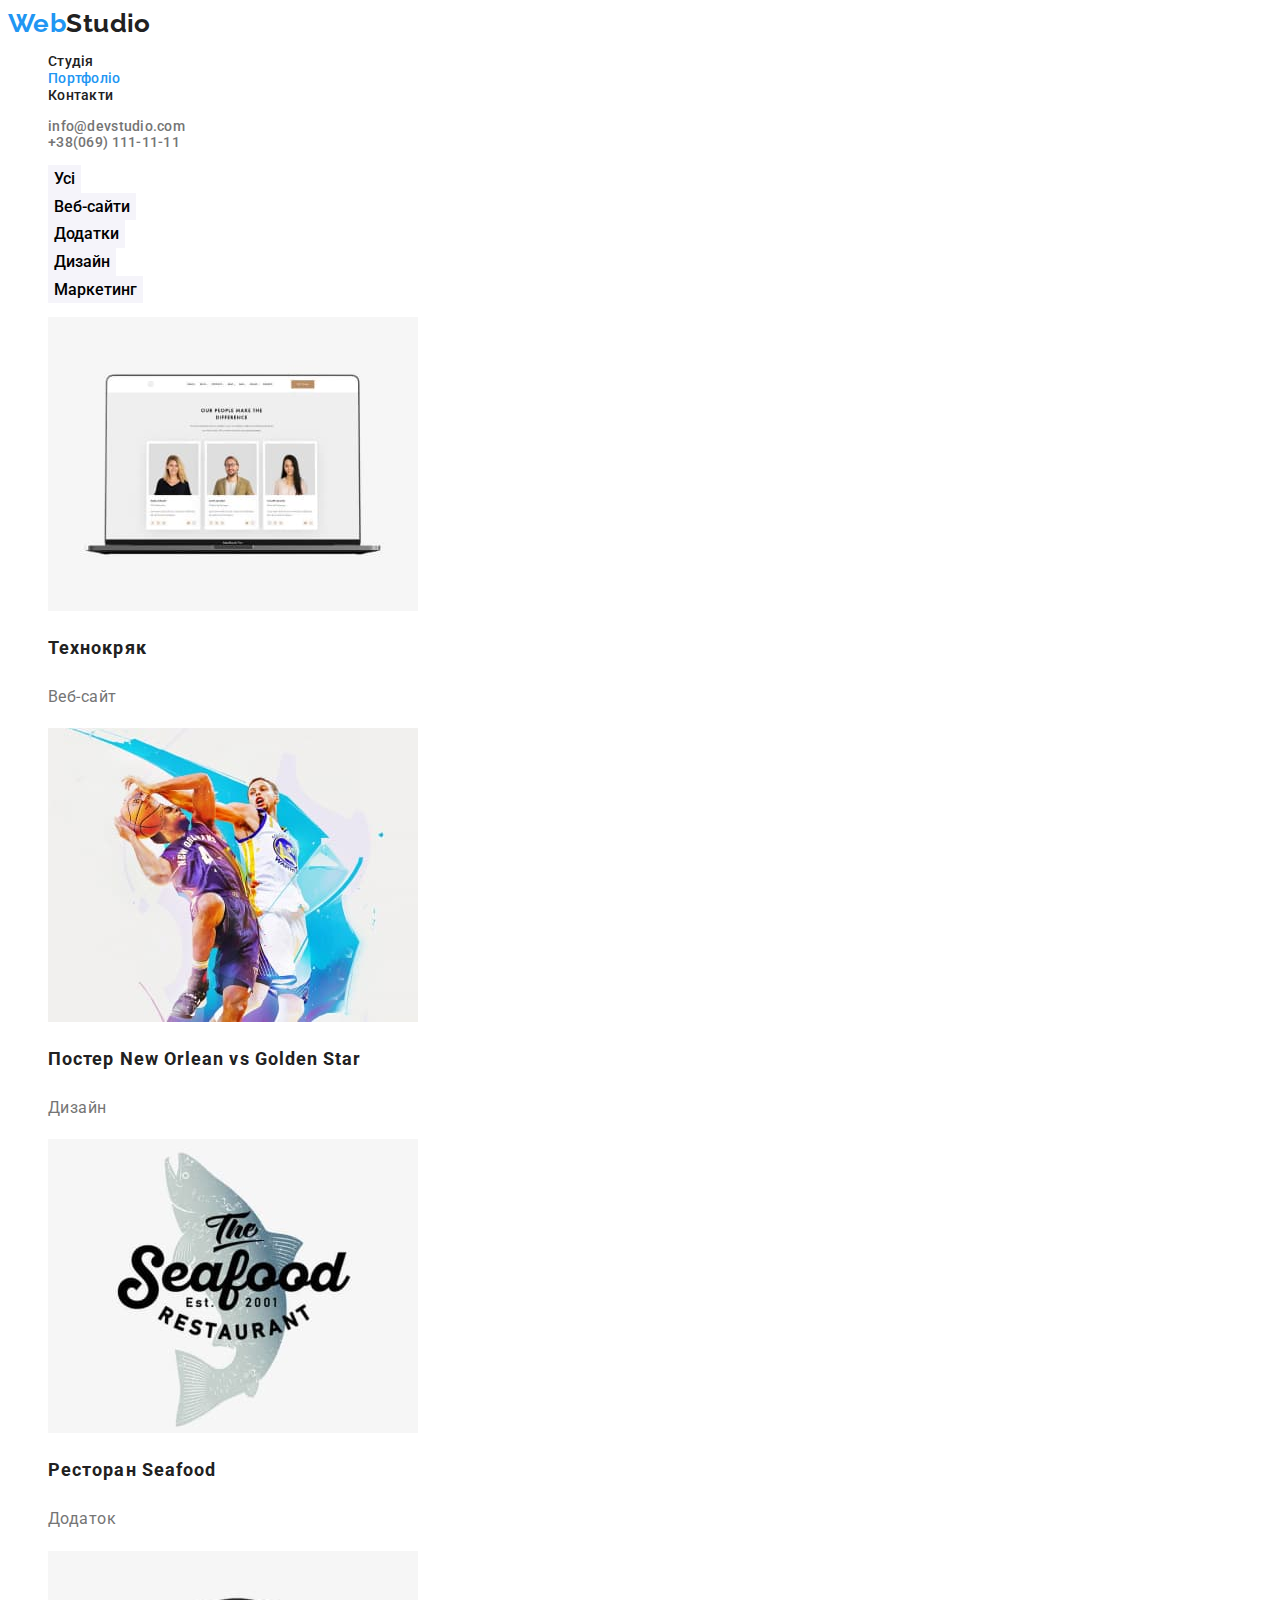
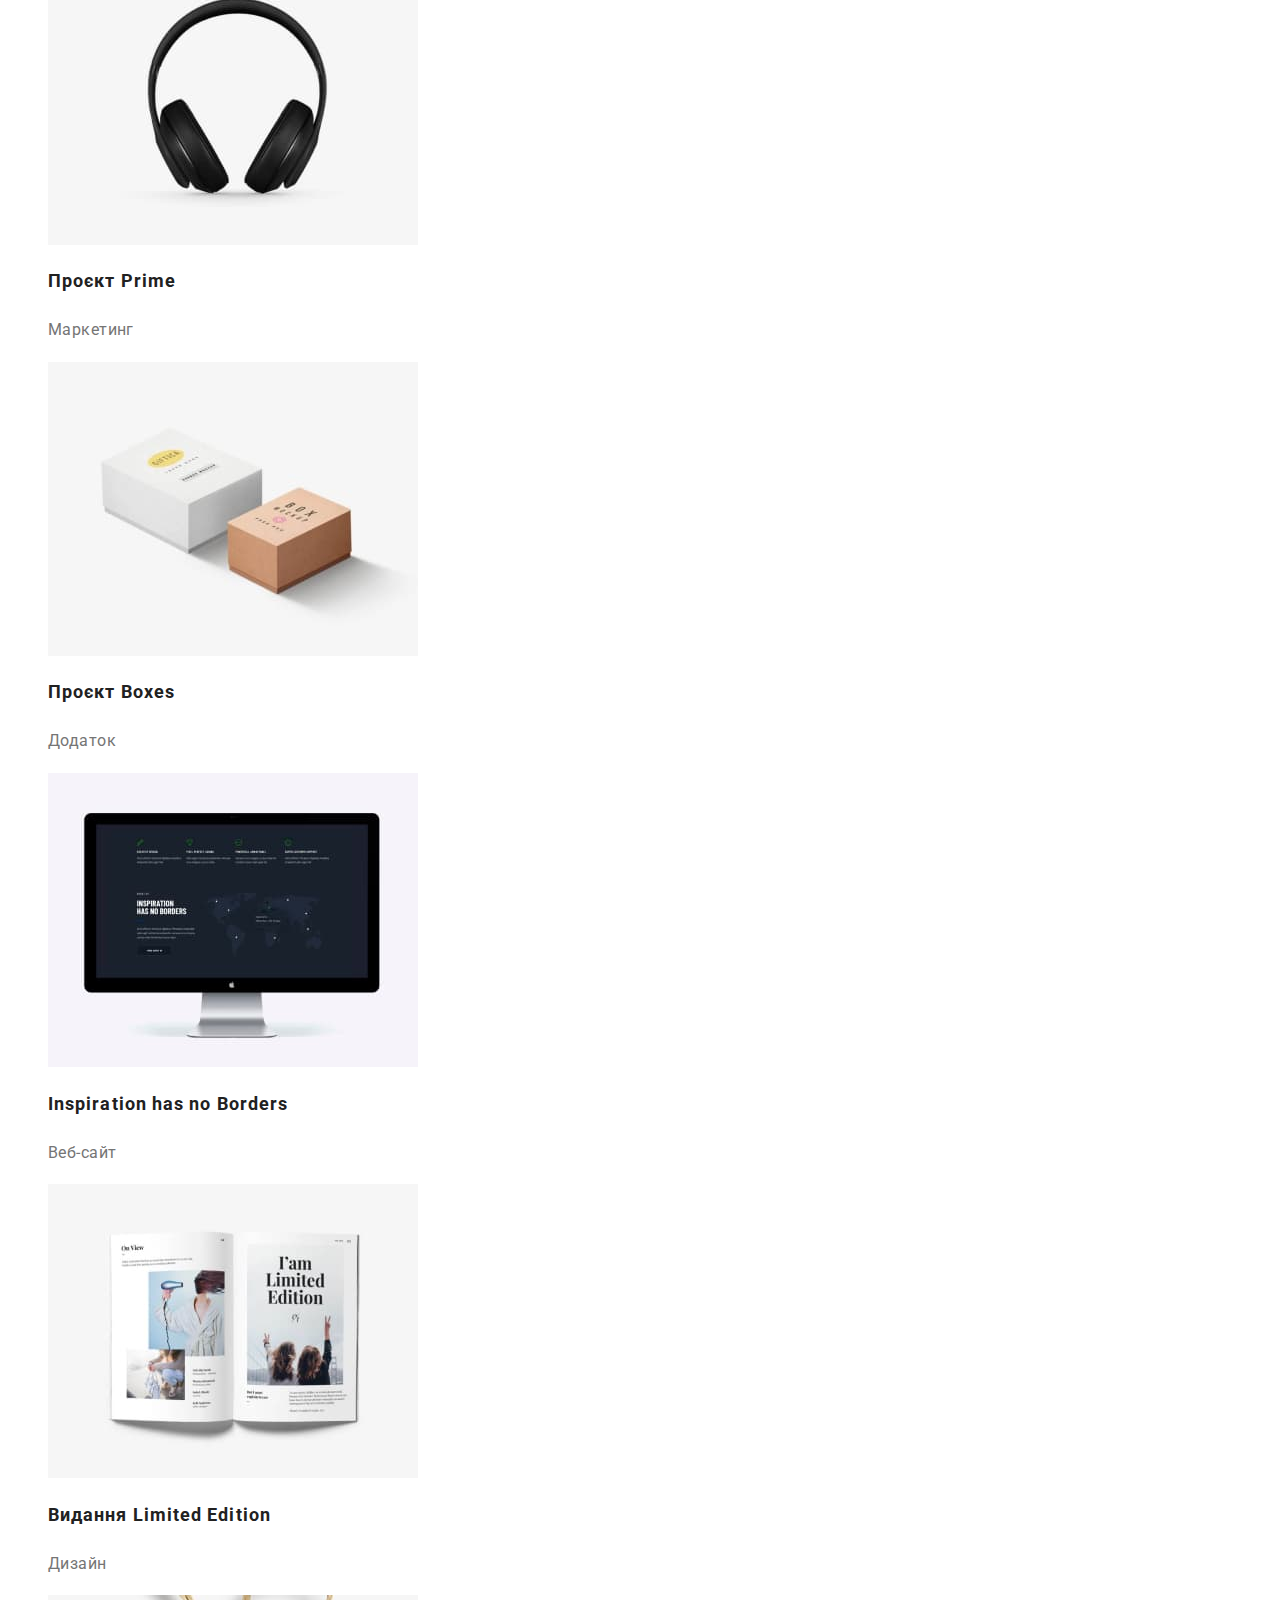
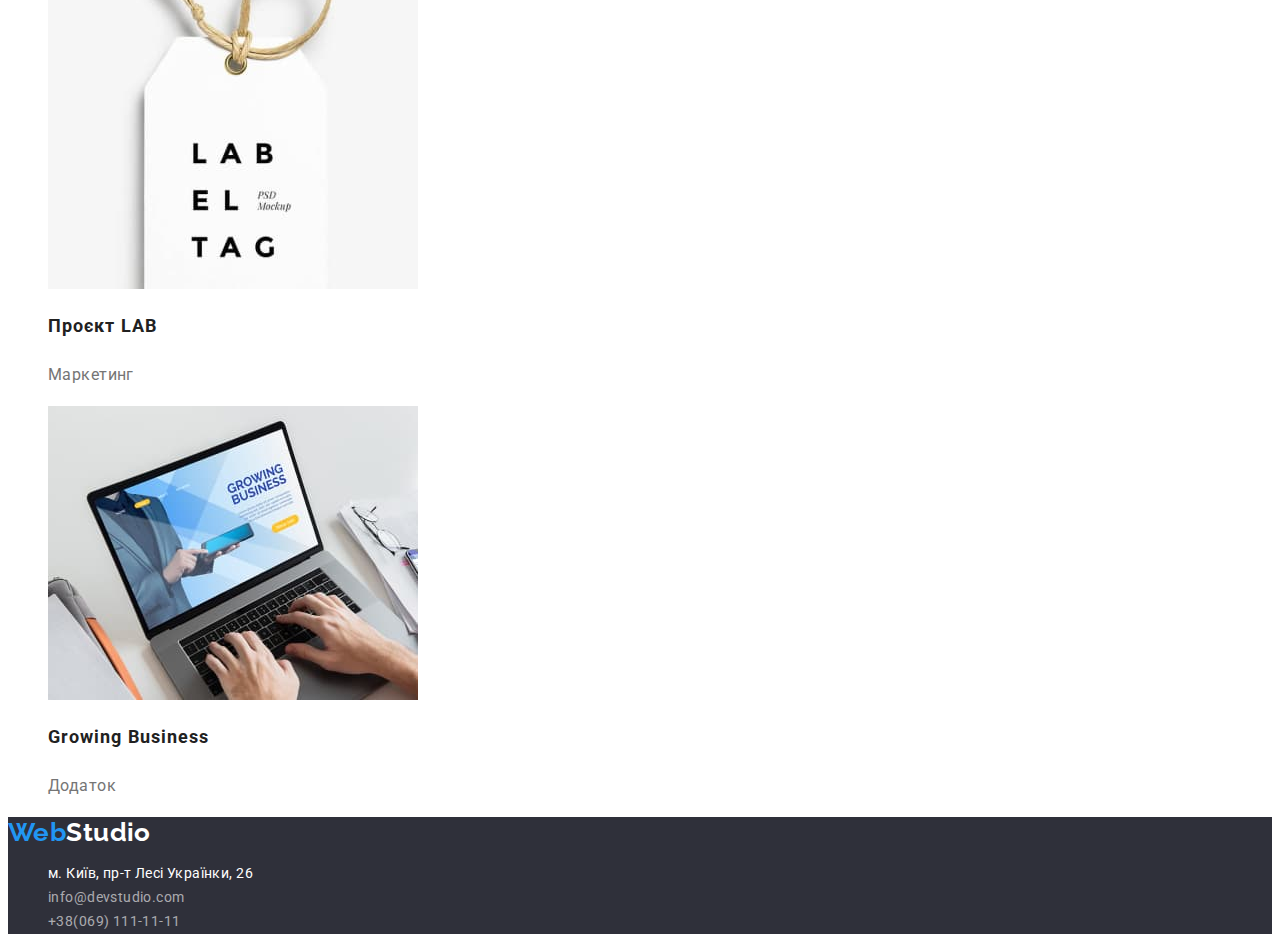
==== portfolio.html @ a1fce91e "goit-markup-hw-03(start)" ====
<!DOCTYPE html>
<html lang="uk">
  <head>
    <meta charset="UTF-8" />
    <meta http-equiv="X-UA-Compatible" content="IE=edge" />
    <meta
      name="viewport"
      content="width=device-width, initial-scale=1.0"
    />
    <title>Document</title>
    <link
      rel="preconnect"
      href="https://fonts.googleapis.com"
    />
    <link
      rel="preconnect"
      href="https://fonts.gstatic.com"
      crossorigin
    />
    <link
      href="https://fonts.googleapis.com/css2?family=Raleway:wght@700&family=Roboto:wght@400;500;700;900&display=swap"
      rel="stylesheet"
    />
    <link rel="stylesheet" href="./css/styles.css" />
  </head>
  <body>
    <!--Шапка-->
    <header class="">
      <nav>
        <a href="/index.html" class="logo">
          <span class="logo-start">Web</span>Studio</a
        >
        <ul class="site-nav list">
          <li>
            <a href="./index.html" class="link">Студія</a>
          </li>
          <li>
            <a href="./portfolio.html" class="current link"
              >Портфоліо</a
            >
          </li>
          <li><a href="" class="link">Контакти</a></li>
        </ul>
      </nav>
      <ul class="site-contacts list">
        <li>
          <a href="mailto:info@devstudio.com" class="link"
            >info@devstudio.com</a
          >
        </li>
        <li>
          <a href="tel:+380961111111" class="link"
            >+38(069) 111-11-11</a
          >
        </li>
      </ul>
    </header>
    <main>
      <!--Filters-->
      <section>
        <h1 class="hidden-text">Projects</h1>
        <!--Скрыть в CSS-->
        <ul class="list">
          <li>
            <button type="button" class="secondary">
              Усі
            </button>
          </li>
          <li>
            <button type="button" class="secondary">
              Веб-сайти
            </button>
          </li>
          <li>
            <button type="button" class="secondary">
              Додатки
            </button>
          </li>
          <li>
            <button type="button" class="secondary">
              Дизайн
            </button>
          </li>
          <li>
            <button type="button" class="secondary">
              Маркетинг
            </button>
          </li>
        </ul>
      <!--Projects-->
        <ul class="list">
          <li>
            <img
              src="images/Project(1).jpg"
              alt="Технокряк"
              width="370"
            />
            <h2 class="project-title">Технокряк</h2>
            <p class="project-type">Веб-сайт</p>
          </li>
          <li>
            <img
              src="images/Project(2).jpg"
              alt="Постер New Orlean vs Golden Star"
              width="370"
            />
            <h2 class="project-title">
              Постер New Orlean vs Golden Star
            </h2>
            <p class="project-type">Дизайн</p>
          </li>
          <li>
            <img
              src="images/Project(3).jpg"
              alt="Постер Ресторан Seafood"
              width="370"
            />
            <h2 class="project-title">Ресторан Seafood</h2>
            <p class="project-type">Додаток</p>
          </li>
          <li>
            <img
              src="images/Project(4).jpg"
              alt="Постер Проєкт Prime"
              width="370"
            />
            <h2 class="project-title">Проєкт Prime</h2>
            <p class="project-type">Маркетинг</p>
          </li>
          <li>
            <img
              src="images/Project(5).jpg"
              alt="Постер Проєкт Boxes"
              width="370"
            />
            <h2 class="project-title">Проєкт Boxes</h2>
            <p class="project-type">Додаток</p>
          </li>
          <li>
            <img
              src="images/Project(6).jpg"
              alt="Inspiration has no Borders"
              width="370"
            />
            <h2 class="project-title">
              Inspiration has no Borders
            </h2>
            <p class="project-type">Веб-сайт</p>
          </li>
          <li>
            <img
              src="images/Project(7).jpg"
              alt="Видання Limited Edition"
              width="370"
            />
            <h2 class="project-title">
              Видання Limited Edition
            </h2>
            <p class="project-type">Дизайн</p>
          </li>
          <li>
            <img
              src="images/Project(8).jpg"
              alt="Постер Проєкта LAB"
              width="370"
            />
            <h2 class="project-title">Проєкт LAB</h2>
            <p class="project-type">Маркетинг</p>
          </li>
          <li>
            <img
              src="images/Project(9).jpg"
              alt="Постер Growing Business"
              width="370"
            />
            <h2 class="project-title">Growing Business</h2>
            <p class="project-type">Додаток</p>
          </li>
        </ul>
      </section>
    </main>
    <footer>
      <a href="/index.html" class="logo">
        <span class="logo-start">Web</span
        ><span class="logo-end">Studio</span></a
      >
      <address>
        <ul class="footer-communication list">
          <li>
            <a
              href="http://surl.li/dadrl"
              target="_blank"
              rel="noopener noreferrer"
              class="footer-address link"
            >
              м. Київ, пр-т Лесі Українки, 26</a
            >
          </li>
          <li>
            <a
              href="mailto:info@devstudio.com"
              class="footer-contact link"
              >info@devstudio.com</a
            >
          </li>
          <li>
            <a
              href="tel:+380961111111"
              class="footer-contact link"
              >+38(069) 111-11-11</a
            >
          </li>
        </ul>
      </address>
    </footer>
  </body>
</html>
---- css/styles.css ----
/* General */
:root {
  --primary-text-color: #212121;
  --title-text-color: #757575;
  --accent-color: #2196f3;
  --primary-white-color: #ffffff;
  --title-grey-color: #2f303a;
  --button-secondary-bgc: #f5f4fa;
}

body {
  font-family: 'Roboto', sans-serif;
  font-size: 14px;
  background-color: var(--primary-white-color);
  line-height: 1.2;
  letter-spacing: 0.03em;
  color: var(--primary-text-color);
}

.list {
  list-style: none;
}

button {
  font-family: inherit;
  cursor: pointer;
}
.site-nav .current.link {
  color: var(--accent-color);
}
/* Header style */
.logo {
  font-family: 'Raleway';
  font-weight: 700;
  font-size: 26px;
  color: var(--primary-text-color);
  text-decoration: none;
}
.logo-start {
  color: var(--accent-color);
}
.site-nav .link {
  font-weight: 500;
  line-height: 1.1;
  letter-spacing: 0.02em;
  color: var(--primary-text-color);
  text-decoration: none;
}
.site-nav .link:hover,
.site-nav .link:focus,
.site-contacts .link:hover,
.site-contacts .link:focus {
  color: var(--accent-color);
}
.site-contacts .link {
  font-weight: 500;
  line-height: 1.1;
  letter-spacing: 0.02em;
  color: var(--title-text-color);
  text-decoration: none;
}
/* Hero */
.hero {
  text-align: center;
  letter-spacing: 0.06em;
  text-transform: uppercase;
  background-color: var(--title-grey-color);
}
.hero-title {
  font-weight: 900;
  font-size: 44px;
  line-height: 1.1;
  color: var(--primary-white-color);
}
.primary {
  font-weight: 700;
  font-size: 16px;
  line-height: 1.9;
  color: var(--primary-white-color);
  background-color: var(--accent-color);
  border: none;
}
/* Features */
.hidden-text {
  display: none;
}
.section-title {
  font-weight: 700;
  font-size: 36px;
  text-align: center;
}
.features-title {
  font-weight: 700;
  font-size: 14px;
  line-height: 1.3;
}
.features-text {
  line-height: 1.7;
  color: var(--title-text-color);
}
.member {
  font-weight: 500;
  font-size: 16px;
}
.position {
  color: var(--title-text-color);
  font-size: 16px;
}
footer {
  background-color: var(--title-grey-color);
}
.logo-end {
  color: var(--primary-white-color);
}
.footer-communication .link {
  font-style: normal;
  line-height: 1.7;
  text-decoration: none;
}
.footer-address {
  color: var(--primary-white-color);
}
.footer-contact {
  color: rgba(255, 255, 255, 0.6);
}
.footer-communication .link:hover,
.footer-communication .link:focus {
  color: var(--accent-color);
}
.secondary {
  font-weight: 500;
  font-size: 16px;
  line-height: 1.6;
  background-color: var(--button-secondary-bgc);
  border: none;
}
.secondary:hover,
.secondary:focus
{
  color: var(--primary-white-color);
  background-color: var(--accent-color);
}
.project-title {
  font-weight: 700;
  font-size: 18px;
  line-height: 2;
  letter-spacing: 0.06em;
}
.project-type {
  font-size: 16px;
  color: var(--title-text-color);
  line-height: 1.9;
}
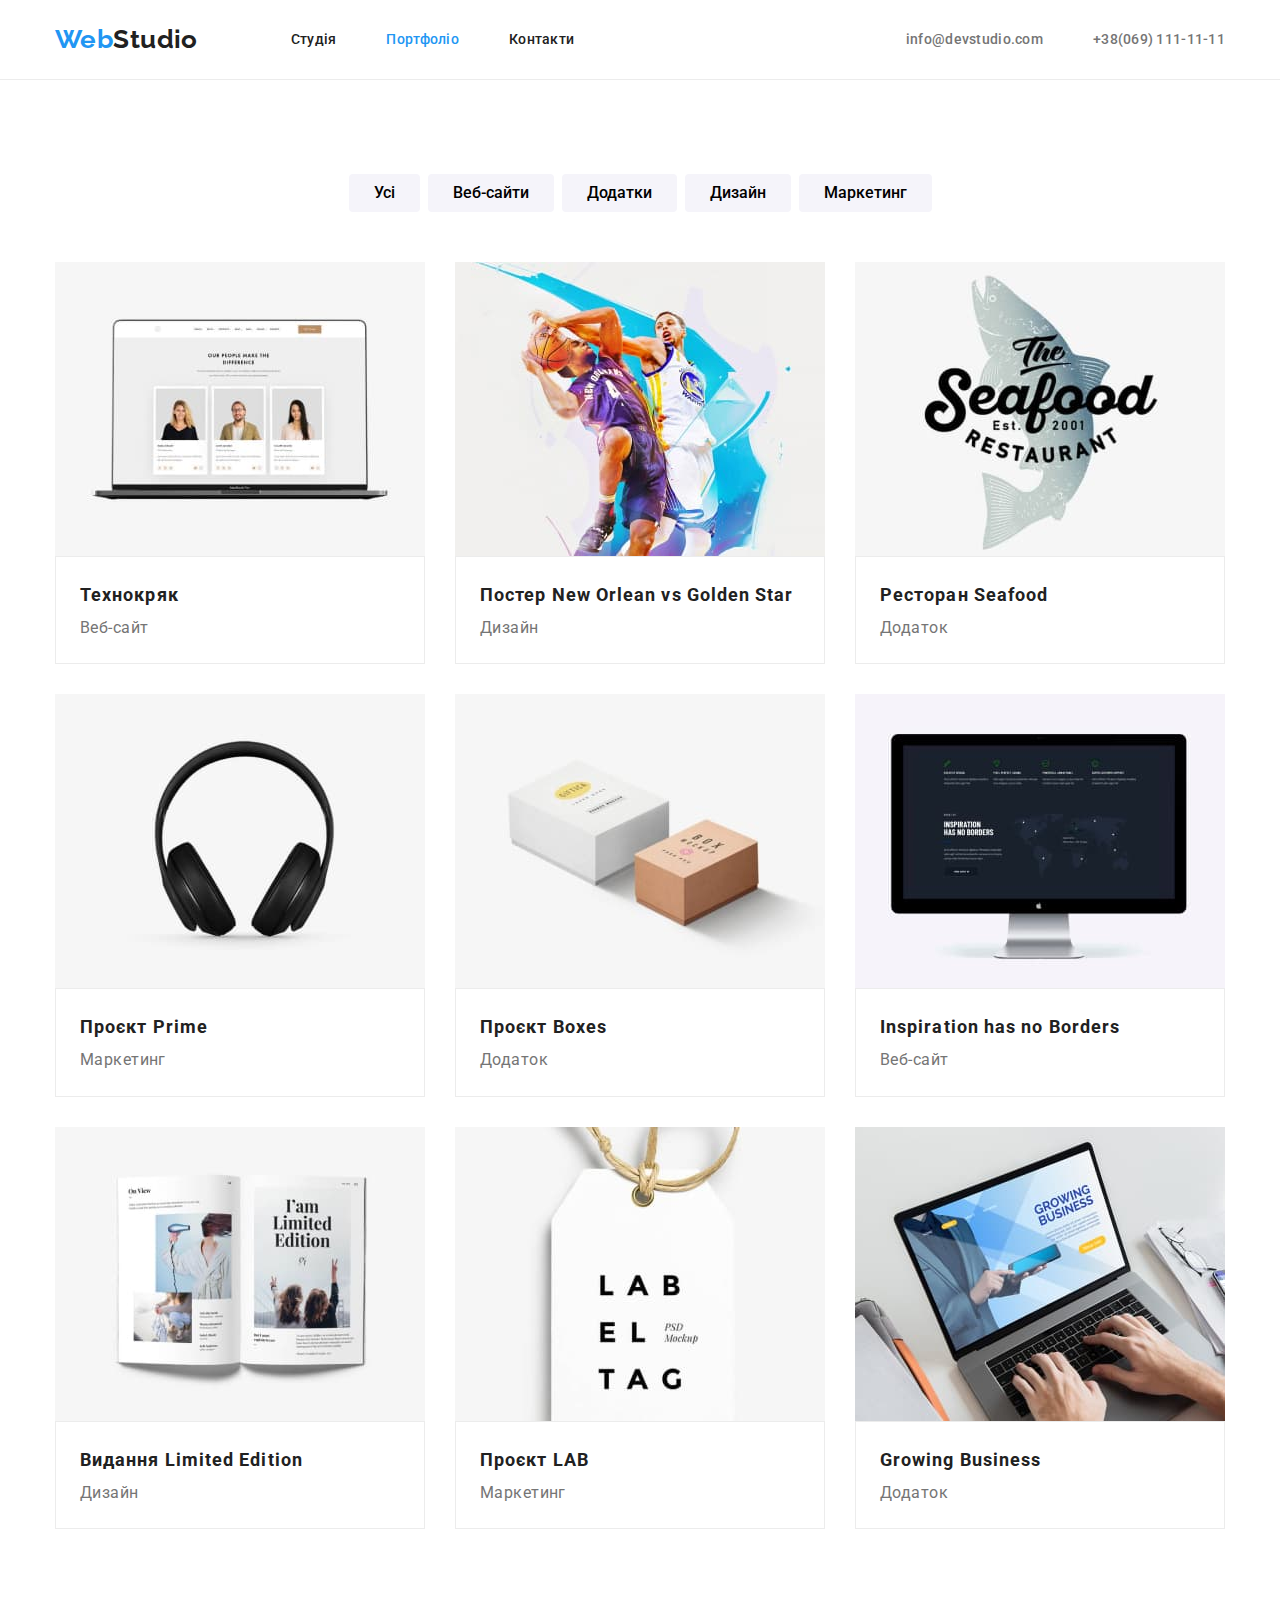
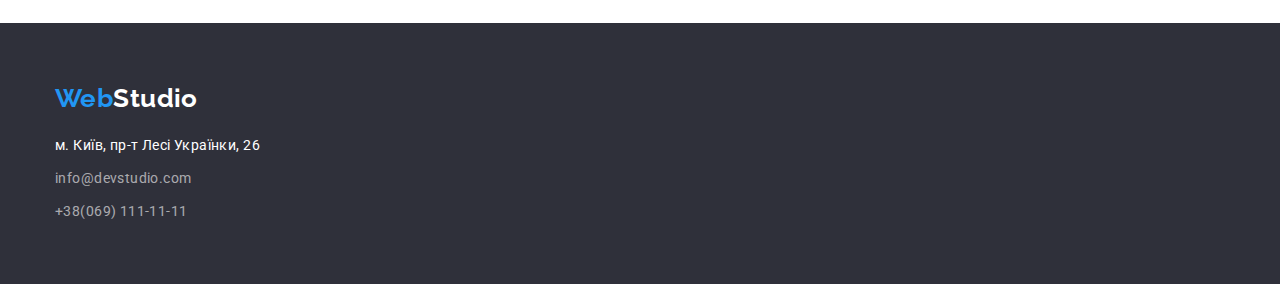
==== commit 37c21a5e: "homework 3(before check)" ====
--- a/portfolio.html
+++ b/portfolio.html
@@ -21,197 +21,238 @@
       href="https://fonts.googleapis.com/css2?family=Raleway:wght@700&family=Roboto:wght@400;500;700;900&display=swap"
       rel="stylesheet"
     />
+    <link
+      rel="stylesheet"
+      href="https://cdnjs.cloudflare.com/ajax/libs/modern-normalize/0.6.0/modern-normalize.min.css"
+    />
+    <link
+      rel="stylesheet"
+      href="https://cdnjs.cloudflare.com/ajax/libs/modern-normalize/0.6.0/modern-normalize.min.css"
+    />
     <link rel="stylesheet" href="./css/styles.css" />
   </head>
   <body>
     <!--Шапка-->
-    <header class="">
-      <nav>
-        <a href="/index.html" class="logo">
-          <span class="logo-start">Web</span>Studio</a
-        >
-        <ul class="site-nav list">
-          <li>
-            <a href="./index.html" class="link">Студія</a>
-          </li>
-          <li>
-            <a href="./portfolio.html" class="current link"
-              >Портфоліо</a
-            >
-          </li>
-          <li><a href="" class="link">Контакти</a></li>
-        </ul>
-      </nav>
-      <ul class="site-contacts list">
-        <li>
-          <a href="mailto:info@devstudio.com" class="link"
-            >info@devstudio.com</a
+    <header class="header">
+      <div class="container main-nav">
+        <nav class="header-nav">
+          <a href="/index.html" lang="en" class="logo">
+            <span class="logo-start">Web</span>Studio</a
           >
-        </li>
-        <li>
-          <a href="tel:+380961111111" class="link"
-            >+38(069) 111-11-11</a
-          >
-        </li>
-      </ul>
-    </header>
-    <main>
-      <!--Filters-->
-      <section>
-        <h1 class="hidden-text">Projects</h1>
-        <!--Скрыть в CSS-->
-        <ul class="list">
-          <li>
-            <button type="button" class="secondary">
-              Усі
-            </button>
-          </li>
-          <li>
-            <button type="button" class="secondary">
-              Веб-сайти
-            </button>
-          </li>
-          <li>
-            <button type="button" class="secondary">
-              Додатки
-            </button>
-          </li>
-          <li>
-            <button type="button" class="secondary">
-              Дизайн
-            </button>
-          </li>
-          <li>
-            <button type="button" class="secondary">
-              Маркетинг
-            </button>
-          </li>
-        </ul>
-      <!--Projects-->
-        <ul class="list">
-          <li>
-            <img
-              src="images/Project(1).jpg"
-              alt="Технокряк"
-              width="370"
-            />
-            <h2 class="project-title">Технокряк</h2>
-            <p class="project-type">Веб-сайт</p>
-          </li>
-          <li>
-            <img
-              src="images/Project(2).jpg"
-              alt="Постер New Orlean vs Golden Star"
-              width="370"
-            />
-            <h2 class="project-title">
-              Постер New Orlean vs Golden Star
-            </h2>
-            <p class="project-type">Дизайн</p>
-          </li>
-          <li>
-            <img
-              src="images/Project(3).jpg"
-              alt="Постер Ресторан Seafood"
-              width="370"
-            />
-            <h2 class="project-title">Ресторан Seafood</h2>
-            <p class="project-type">Додаток</p>
-          </li>
-          <li>
-            <img
-              src="images/Project(4).jpg"
-              alt="Постер Проєкт Prime"
-              width="370"
-            />
-            <h2 class="project-title">Проєкт Prime</h2>
-            <p class="project-type">Маркетинг</p>
-          </li>
-          <li>
-            <img
-              src="images/Project(5).jpg"
-              alt="Постер Проєкт Boxes"
-              width="370"
-            />
-            <h2 class="project-title">Проєкт Boxes</h2>
-            <p class="project-type">Додаток</p>
-          </li>
-          <li>
-            <img
-              src="images/Project(6).jpg"
-              alt="Inspiration has no Borders"
-              width="370"
-            />
-            <h2 class="project-title">
-              Inspiration has no Borders
-            </h2>
-            <p class="project-type">Веб-сайт</p>
-          </li>
-          <li>
-            <img
-              src="images/Project(7).jpg"
-              alt="Видання Limited Edition"
-              width="370"
-            />
-            <h2 class="project-title">
-              Видання Limited Edition
-            </h2>
-            <p class="project-type">Дизайн</p>
-          </li>
-          <li>
-            <img
-              src="images/Project(8).jpg"
-              alt="Постер Проєкта LAB"
-              width="370"
-            />
-            <h2 class="project-title">Проєкт LAB</h2>
-            <p class="project-type">Маркетинг</p>
-          </li>
-          <li>
-            <img
-              src="images/Project(9).jpg"
-              alt="Постер Growing Business"
-              width="370"
-            />
-            <h2 class="project-title">Growing Business</h2>
-            <p class="project-type">Додаток</p>
-          </li>
-        </ul>
-      </section>
-    </main>
-    <footer>
-      <a href="/index.html" class="logo">
-        <span class="logo-start">Web</span
-        ><span class="logo-end">Studio</span></a
-      >
-      <address>
-        <ul class="footer-communication list">
-          <li>
-            <a
-              href="http://surl.li/dadrl"
-              target="_blank"
-              rel="noopener noreferrer"
-              class="footer-address link"
-            >
-              м. Київ, пр-т Лесі Українки, 26</a
-            >
-          </li>
-          <li>
-            <a
-              href="mailto:info@devstudio.com"
-              class="footer-contact link"
+          <ul class="site-nav list">
+            <li class="item">
+              <a href="./index.html" class="link">Студія</a>
+            </li>
+            <li class="item">
+              <a
+                href="./portfolio.html"
+                class="current link"
+                >Портфоліо</a
+              >
+            </li>
+            <li class="item">
+              <a href="" class="link">Контакти</a>
+            </li>
+          </ul>
+        </nav>
+        <ul class="site-contacts list">
+          <li class="item">
+            <a href="mailto:info@devstudio.com" class="link"
               >info@devstudio.com</a
             >
           </li>
-          <li>
-            <a
-              href="tel:+380961111111"
-              class="footer-contact link"
+          <li class="item">
+            <a href="tel:+380961111111" class="link"
               >+38(069) 111-11-11</a
             >
           </li>
         </ul>
-      </address>
+      </div>
+    </header>
+    <main>
+      <!--Filters-->
+
+      <section class="section">
+        <div class="container">
+          <h1 class="hidden-text">Projects</h1>
+          <!--Скрыть в CSS-->
+          <ul class="button-list list">
+            <li class="item">
+              <button type="button" class="secondary">
+                Усі
+              </button>
+            </li>
+            <li class="item">
+              <button type="button" class="secondary">
+                Веб-сайти
+              </button>
+            </li>
+            <li class="item">
+              <button type="button" class="secondary">
+                Додатки
+              </button>
+            </li>
+            <li class="item">
+              <button type="button" class="secondary">
+                Дизайн
+              </button>
+            </li>
+            <li class="item">
+              <button type="button" class="secondary">
+                Маркетинг
+              </button>
+            </li>
+          </ul>
+          <!--Projects-->
+          <ul class="project-list list">
+            <li class="project-item">
+              <img
+                src="images/Project(1).jpg"
+                alt="Технокряк"
+                width="370"
+              />
+              <div class="project-description">
+                <h2 class="project-title">Технокряк</h2>
+                <p class="project-type">Веб-сайт</p>
+              </div>
+            </li>
+            <li class="project-item">
+              <img
+                src="images/Project(2).jpg"
+                alt="Постер New Orlean vs Golden Star"
+                width="370"
+              />
+              <div class="project-description">
+                <h2 class="project-title">
+                  Постер New Orlean vs Golden Star
+                </h2>
+                <p class="project-type">Дизайн</p>
+              </div>
+            </li>
+            <li class="project-item">
+              <img
+                src="images/Project(3).jpg"
+                alt="Постер Ресторан Seafood"
+                width="370"
+              />
+              <div class="project-description">
+                <h2 class="project-title">
+                  Ресторан Seafood
+                </h2>
+                <p class="project-type">Додаток</p>
+              </div>
+            </li>
+            <li class="project-item">
+              <img
+                src="images/Project(4).jpg"
+                alt="Постер Проєкт Prime"
+                width="370"
+              />
+              <div class="project-description">
+                <h2 class="project-title">Проєкт Prime</h2>
+                <p class="project-type">Маркетинг</p>
+              </div>
+            </li>
+            <li class="project-item">
+              <img
+                src="images/Project(5).jpg"
+                alt="Постер Проєкт Boxes"
+                width="370"
+              />
+              <div class="project-description">
+                <h2 class="project-title">Проєкт Boxes</h2>
+                <p class="project-type">Додаток</p>
+              </div>
+            </li>
+            <li class="project-item">
+              <img
+                src="images/Project(6).jpg"
+                alt="Inspiration has no Borders"
+                width="370"
+              />
+              <div class="project-description">
+                <h2 class="project-title">
+                  Inspiration has no Borders
+                </h2>
+                <p class="project-type">Веб-сайт</p>
+              </div>
+            </li>
+            <li class="project-item">
+              <img
+                src="images/Project(7).jpg"
+                alt="Видання Limited Edition"
+                width="370"
+              />
+              <div class="project-description">
+                <h2 class="project-title">
+                  Видання Limited Edition
+                </h2>
+                <p class="project-type">Дизайн</p>
+              </div>
+            </li>
+            <li class="project-item">
+              <img
+                src="images/Project(8).jpg"
+                alt="Постер Проєкта LAB"
+                width="370"
+              />
+              <div class="project-description">
+                <h2 class="project-title">Проєкт LAB</h2>
+                <p class="project-type">Маркетинг</p>
+              </div>
+            </li>
+            <li class="project-item">
+              <img
+                src="images/Project(9).jpg"
+                alt="Постер Growing Business"
+                width="370"
+              />
+              <div class="project-description">
+                <h2 class="project-title">
+                  Growing Business
+                </h2>
+                <p class="project-type">Додаток</p>
+              </div>
+            </li>
+          </ul>
+        </div>
+      </section>
+    </main>
+    <footer class="footer">
+      <div class="container">
+        <a href="/index.html" class="logo">
+          <span class="logo-start">Web</span
+          ><span class="logo-end">Studio</span></a
+        >
+        <address>
+          <ul class="footer-communication list">
+            <li class="item">
+              <a
+                href="http://surl.li/dadrl"
+                target="_blank"
+                rel="noopener noreferrer"
+                class="footer-address link"
+              >
+                м. Київ, пр-т Лесі Українки, 26</a
+              >
+            </li>
+            <li class="item">
+              <a
+                href="mailto:info@devstudio.com"
+                class="footer-contact link"
+                >info@devstudio.com</a
+              >
+            </li>
+            <li class="item">
+              <a
+                href="tel:+380961111111"
+                class="footer-contact link"
+                >+38(069) 111-11-11</a
+              >
+            </li>
+          </ul>
+        </address>
+      </div>
     </footer>
   </body>
 </html>
--- a/css/styles.css
+++ b/css/styles.css
@@ -28,8 +28,67 @@
 .site-nav .current.link {
   color: var(--accent-color);
 }
+
+h1,
+h2,
+h3,
+h4,
+h5,
+h6,
+p,
+ul {
+  margin: 0;
+}
+ul {
+  padding-left: 0;
+  list-style: none;
+}
+*,
+*::before,
+*::after {
+  box-sizing: inherit;
+}
+img {
+  display: block;
+}
+.container {
+  width: 1170px;
+  padding-left: 15px;
+  padding-right: 15px;
+  margin-left: auto;
+  margin-right: auto;
+}
 /* Header style */
+.header {
+  display: block;
+  border-bottom: 1px solid rgba(236, 236, 236, 1);
+}
+.header-nav {
+  display: flex;
+  align-items: center;
+}
+.site-nav {
+  display: flex;
+  align-items: center;
+  margin-left: 93px;
+}
+.main-nav {
+  display: flex;
+  align-items: center;
+}
+.site-nav .item + .item,
+.site-contacts .item + .item {
+  margin-left: 50px;
+}
+
+.header .link,
+.link-current {
+  display: block;
+  padding-top: 32px;
+  padding-bottom: 32px;
+}
 .logo {
+  margin-left: 0 px;
   font-family: 'Raleway';
   font-weight: 700;
   font-size: 26px;
@@ -59,21 +118,37 @@
   color: var(--title-text-color);
   text-decoration: none;
 }
+
+.site-contacts {
+  display: flex;
+  margin-left: auto;
+}
 /* Hero */
+.section {
+  padding-top: 94px;
+  padding-bottom: 94px;
+}
+
 .hero {
+  padding: 200px 0 200px 0;
   text-align: center;
-  letter-spacing: 0.06em;
   text-transform: uppercase;
   background-color: var(--title-grey-color);
 }
 .hero-title {
   font-weight: 900;
+  letter-spacing: 0.06em;
   font-size: 44px;
   line-height: 1.1;
   color: var(--primary-white-color);
 }
 .primary {
-  font-weight: 700;
+  margin-top: 30px;
+  border-radius: 4px;
+  padding: 10px 32px 10px 32px;
+
+  font-weight: 700;
+  letter-spacing: 0.06em;
   font-size: 16px;
   line-height: 1.9;
   color: var(--primary-white-color);
@@ -88,6 +163,13 @@
   font-weight: 700;
   font-size: 36px;
   text-align: center;
+  padding-bottom: 50px;
+}
+.feature {
+  display: flex;
+}
+.feature .features-item + .features-item {
+  margin-left: 30px;
 }
 .features-title {
   font-weight: 700;
@@ -98,13 +180,52 @@
   line-height: 1.7;
   color: var(--title-text-color);
 }
+/* Чим ми займаємось */
+.work {
+  display: flex;
+}
+.work .item + .item {
+  margin-left: 30px;
+}
+
+/* Наша команда */
+.team-list {
+  display: flex;
+}
+.team-list .team-item + .team-item {
+  margin-left: 30px;
+}
+.team-description {
+  padding: 30px 0 30px 0;
+  text-align: center;
+  background: var(--primary-white-color);
+  border-radius: 0px 0px 4px 4px;
+}
+
 .member {
+  margin-bottom: 10px;
+
   font-weight: 500;
   font-size: 16px;
 }
 .position {
   color: var(--title-text-color);
   font-size: 16px;
+}
+.team-section {
+  background-color: rgba(245, 244, 250, 1);
+}
+
+/* Footer */
+.footer {
+  padding-top: 60px;
+  padding-bottom: 60px;
+}
+.footer-communication {
+  padding-top: 20px;
+}
+.footer-communication .item:not(:last-child) {
+  padding-bottom: 9px;
 }
 footer {
   background-color: var(--title-grey-color);
@@ -127,18 +248,48 @@
 .footer-communication .link:focus {
   color: var(--accent-color);
 }
+/* Portfolio */
+.button-list {
+  display: flex;
+  justify-content: center;
+}
+.button-list .item + .item {
+  margin-left: 8px;
+  margin-bottom: 50px;
+}
 .secondary {
+  padding: 6px 25px 6px 25px;
+
   font-weight: 500;
   font-size: 16px;
   line-height: 1.6;
   background-color: var(--button-secondary-bgc);
   border: none;
+  border-radius: 4px;
 }
 .secondary:hover,
-.secondary:focus
-{
+.secondary:focus {
   color: var(--primary-white-color);
   background-color: var(--accent-color);
+}
+.project-list {
+  display: flex;
+  flex-wrap: wrap;
+}
+.project-description {
+  padding: 20px 24px 20px 24px;
+  border: 1px solid rgba(236, 236, 236, 1);
+}
+.project-item {
+  margin-right: 30px;
+  margin-bottom: 30px;
+}
+.project-item:nth-child(3n) {
+  margin-right: 0;
+}
+
+.project-item:nth-last-child(-n + 3) {
+  margin-bottom: 0;
 }
 .project-title {
   font-weight: 700;
